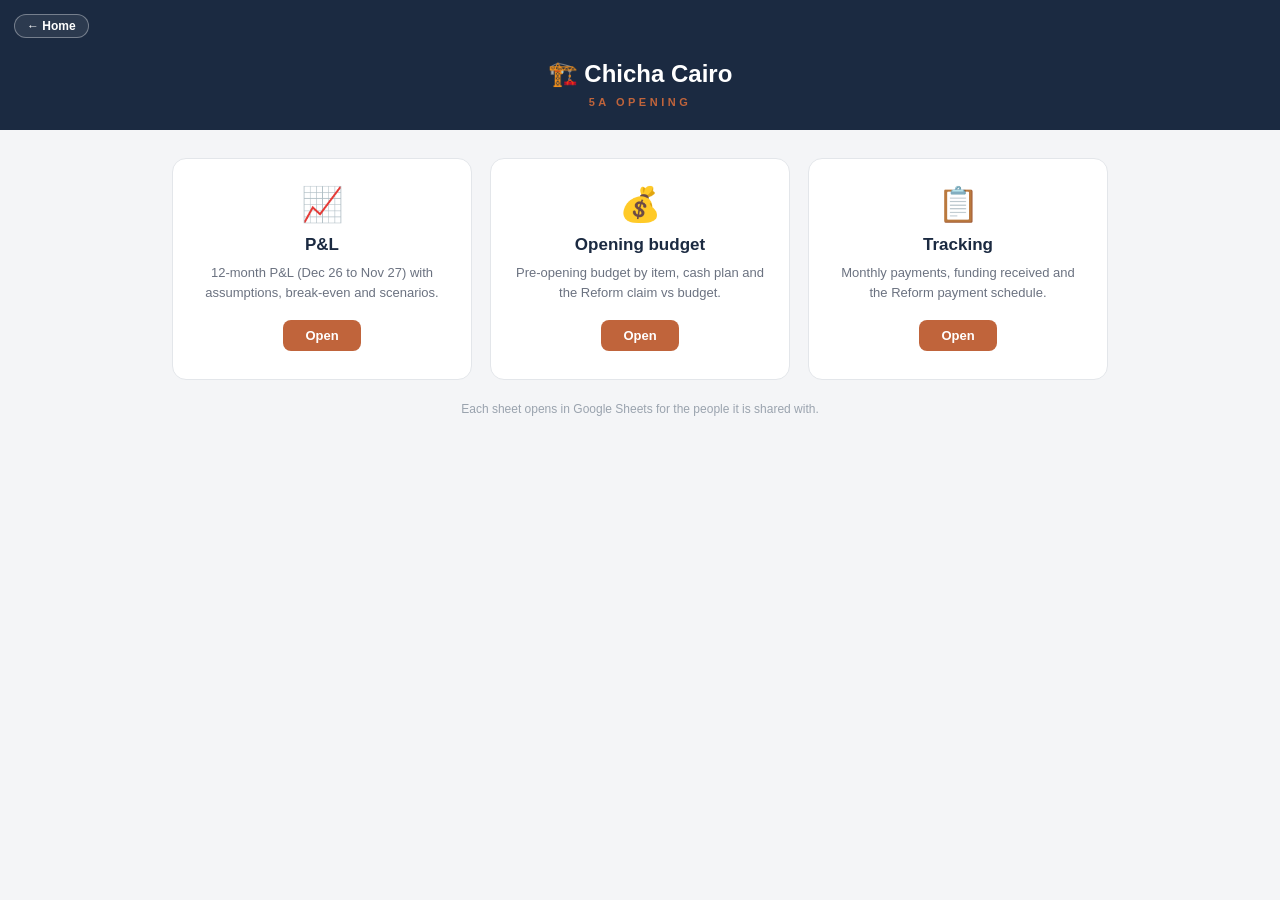
==== chicha-cairo.html @ 8029ebe8 "Add Chicha Cairo page (P&L, Opening budget, Tracking) Co-Authored-By: Claude Opus 5.5 <noreply@anthr" ====
<!doctype html>
<html lang="en">
<head>
<meta charset="utf-8">
<meta name="viewport" content="width=device-width, initial-scale=1, viewport-fit=cover">
<meta name="theme-color" content="#1b2a41">
<title>Chicha Cairo</title>
<script>try{var vqT=localStorage.getItem('vqTheme');if(vqT)document.documentElement.setAttribute('data-theme',vqT);}catch(e){}</script>
<link rel="icon" href="https://vaquerohospitality.github.io/apple-touch-icon.png">
<!-- Chicha Cairo (5A) page (25/11/2026): opened from the Chicha Cairo tile on the home page. -->
<style>
html,body{margin:0;min-height:100%;background:#f4f5f7;font-family:-apple-system,"Segoe UI",Roboto,Arial,sans-serif;color:#1c2530}
*{box-sizing:border-box}
header{position:relative;background:#1b2a41;color:#fff;text-align:center;padding:calc(max(env(safe-area-inset-top), 50px) + 10px) 20px 22px}
.back{position:absolute;top:calc(14px + env(safe-area-inset-top));left:14px;color:#fff;text-decoration:none;background:rgba(255,255,255,.08);border:1px solid rgba(255,255,255,.35);border-radius:999px;padding:4px 12px;font-size:12px;font-weight:600}
h1{margin:0;font-size:24px;font-weight:700}
.sub{font-size:11px;letter-spacing:.32em;color:#c0643b;font-weight:600;margin-top:8px}
main{padding:28px 18px calc(28px + env(safe-area-inset-bottom))}
.apps{display:flex;flex-wrap:wrap;justify-content:center;gap:18px;max-width:1100px;margin:0 auto}
.app{flex:0 1 300px;display:flex;flex-direction:column;align-items:center;text-align:center;text-decoration:none;color:inherit;background:#fff;border:1px solid #e3e6ea;border-radius:14px;padding:28px 22px;transition:transform .12s ease,box-shadow .12s ease,border-color .12s ease}
a.app:hover{transform:translateY(-2px);box-shadow:0 8px 24px rgba(27,42,65,.12);border-color:#c0643b}
a.app:active{transform:scale(.98)}
.icon{font-size:34px;line-height:1}
.name{margin-top:14px;font-size:17px;font-weight:700;color:#1b2a41}
.what{flex:1;margin-top:8px;font-size:13px;color:#6b7280;line-height:1.5}
.go{margin-top:18px;display:inline-block;background:#c0643b;color:#fff;border-radius:8px;padding:8px 22px;font-size:13px;font-weight:600}
.note{max-width:700px;margin:22px auto 0;text-align:center;font-size:12px;color:#9aa3ae}
@media (max-width:640px){main{padding:18px 14px}.app{flex:1 1 100%;padding:22px 18px}}
</style>
<link rel="stylesheet" href="https://vaquerohospitality.github.io/theme.css">
</head>
<body>
<header>
  <a class="back" href="https://vaquerohospitality.github.io/">&larr; Home</a>
  <h1>&#127959;&#65039; Chicha Cairo</h1>
  <div class="sub">5A OPENING</div>
</header>
<main>
  <div class="apps">
    <a class="app" target="_blank" rel="noopener" href="https://docs.google.com/spreadsheets/d/1iguuz6RGYluFEIdXIDFwRUNdp2Fo8gFun4n4VuNpczw/edit"><div class="icon">&#128200;</div><div class="name">P&amp;L</div><div class="what">12-month P&amp;L (Dec 26 to Nov 27) with assumptions, break-even and scenarios.</div><div class="go">Open</div></a>
    <a class="app" target="_blank" rel="noopener" href="https://docs.google.com/spreadsheets/d/1XHLj0QUR9PZteAyVm6q_QRJco8mfDtp9DHyAZ5B2Kp0/edit"><div class="icon">&#128176;</div><div class="name">Opening budget</div><div class="what">Pre-opening budget by item, cash plan and the Reform claim vs budget.</div><div class="go">Open</div></a>
    <a class="app" target="_blank" rel="noopener" href="https://docs.google.com/spreadsheets/d/1zrUoen6l3pnzZDKxWdso-ujbp9cEwoQ8fVUvM6P_qB0/edit"><div class="icon">&#128203;</div><div class="name">Tracking</div><div class="what">Monthly payments, funding received and the Reform payment schedule.</div><div class="go">Open</div></a>
  </div>
  <p class="note">Each sheet opens in Google Sheets for the people it is shared with.</p>
</main>
</body>
</html>
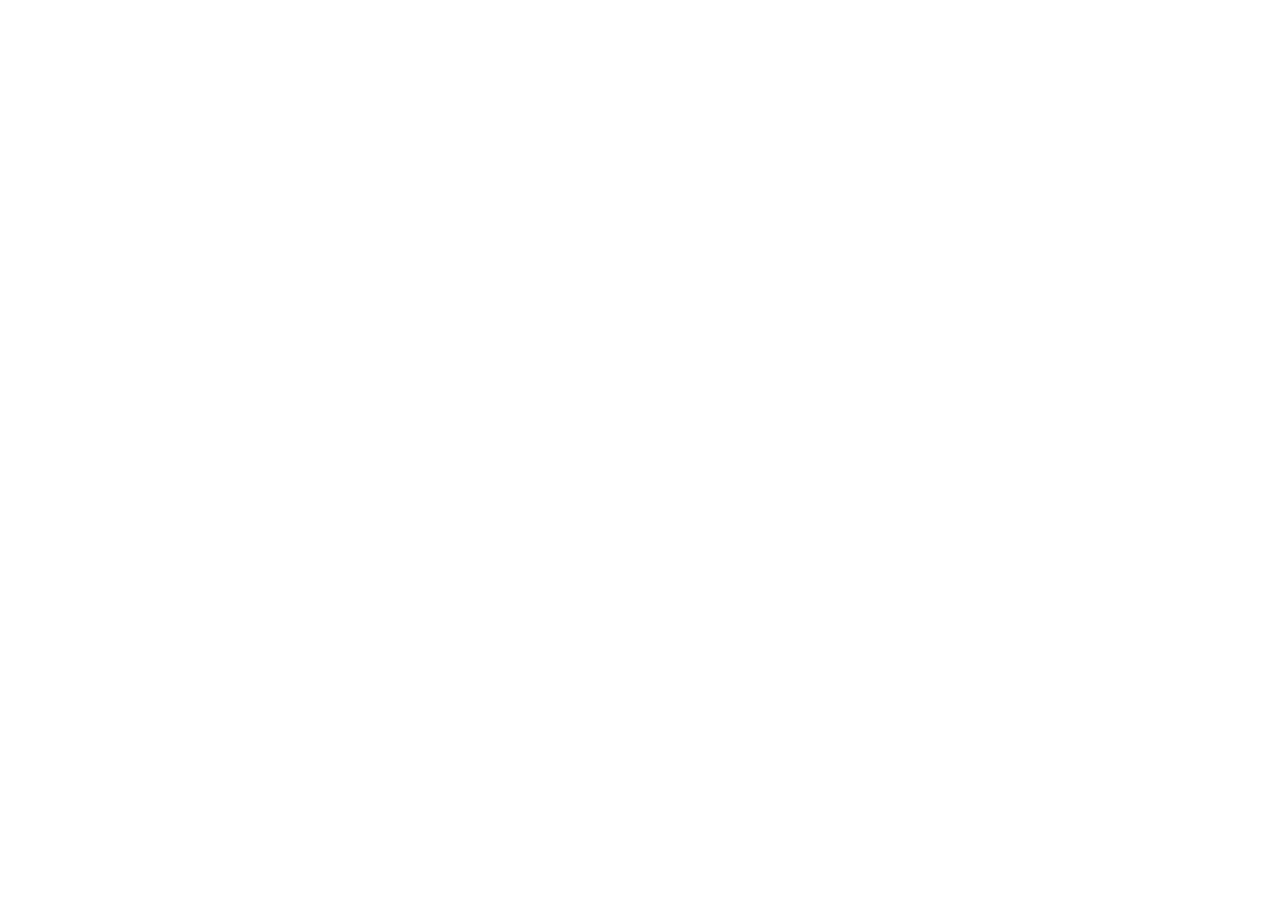
==== commit 6886e4a8: "Chicha Cairo menu item opens the Chicha 5A app (P&L, Opening budget, Tracking now inside it); old pa" ====
--- a/chicha-cairo.html
+++ b/chicha-cairo.html
@@ -2,46 +2,13 @@
 <html lang="en">
 <head>
 <meta charset="utf-8">
-<meta name="viewport" content="width=device-width, initial-scale=1, viewport-fit=cover">
-<meta name="theme-color" content="#1b2a41">
+<meta name="viewport" content="width=device-width, initial-scale=1">
 <title>Chicha Cairo</title>
-<script>try{var vqT=localStorage.getItem('vqTheme');if(vqT)document.documentElement.setAttribute('data-theme',vqT);}catch(e){}</script>
+<!-- 25/11/2026: the Chicha Cairo page moved into the Chicha 5A app (P&L, Opening budget and Tracking tabs). Old links forward there. -->
+<meta http-equiv="refresh" content="0; url=https://script.google.com/a/macros/vaquerohospitality.com/s/AKfycbwVd06YP8G4q1gwA8avpgdVaXWnQsasS7L9hhZ5YTut500zQUTxCIDkbQQyXF0r7Ud5Vw/exec">
 <link rel="icon" href="https://vaquerohospitality.github.io/apple-touch-icon.png">
-<!-- Chicha Cairo (5A) page (25/11/2026): opened from the Chicha Cairo tile on the home page. -->
-<style>
-html,body{margin:0;min-height:100%;background:#f4f5f7;font-family:-apple-system,"Segoe UI",Roboto,Arial,sans-serif;color:#1c2530}
-*{box-sizing:border-box}
-header{position:relative;background:#1b2a41;color:#fff;text-align:center;padding:calc(max(env(safe-area-inset-top), 50px) + 10px) 20px 22px}
-.back{position:absolute;top:calc(14px + env(safe-area-inset-top));left:14px;color:#fff;text-decoration:none;background:rgba(255,255,255,.08);border:1px solid rgba(255,255,255,.35);border-radius:999px;padding:4px 12px;font-size:12px;font-weight:600}
-h1{margin:0;font-size:24px;font-weight:700}
-.sub{font-size:11px;letter-spacing:.32em;color:#c0643b;font-weight:600;margin-top:8px}
-main{padding:28px 18px calc(28px + env(safe-area-inset-bottom))}
-.apps{display:flex;flex-wrap:wrap;justify-content:center;gap:18px;max-width:1100px;margin:0 auto}
-.app{flex:0 1 300px;display:flex;flex-direction:column;align-items:center;text-align:center;text-decoration:none;color:inherit;background:#fff;border:1px solid #e3e6ea;border-radius:14px;padding:28px 22px;transition:transform .12s ease,box-shadow .12s ease,border-color .12s ease}
-a.app:hover{transform:translateY(-2px);box-shadow:0 8px 24px rgba(27,42,65,.12);border-color:#c0643b}
-a.app:active{transform:scale(.98)}
-.icon{font-size:34px;line-height:1}
-.name{margin-top:14px;font-size:17px;font-weight:700;color:#1b2a41}
-.what{flex:1;margin-top:8px;font-size:13px;color:#6b7280;line-height:1.5}
-.go{margin-top:18px;display:inline-block;background:#c0643b;color:#fff;border-radius:8px;padding:8px 22px;font-size:13px;font-weight:600}
-.note{max-width:700px;margin:22px auto 0;text-align:center;font-size:12px;color:#9aa3ae}
-@media (max-width:640px){main{padding:18px 14px}.app{flex:1 1 100%;padding:22px 18px}}
-</style>
-<link rel="stylesheet" href="https://vaquerohospitality.github.io/theme.css">
 </head>
-<body>
-<header>
-  <a class="back" href="https://vaquerohospitality.github.io/">&larr; Home</a>
-  <h1>&#127959;&#65039; Chicha Cairo</h1>
-  <div class="sub">5A OPENING</div>
-</header>
-<main>
-  <div class="apps">
-    <a class="app" target="_blank" rel="noopener" href="https://docs.google.com/spreadsheets/d/1iguuz6RGYluFEIdXIDFwRUNdp2Fo8gFun4n4VuNpczw/edit"><div class="icon">&#128200;</div><div class="name">P&amp;L</div><div class="what">12-month P&amp;L (Dec 26 to Nov 27) with assumptions, break-even and scenarios.</div><div class="go">Open</div></a>
-    <a class="app" target="_blank" rel="noopener" href="https://docs.google.com/spreadsheets/d/1XHLj0QUR9PZteAyVm6q_QRJco8mfDtp9DHyAZ5B2Kp0/edit"><div class="icon">&#128176;</div><div class="name">Opening budget</div><div class="what">Pre-opening budget by item, cash plan and the Reform claim vs budget.</div><div class="go">Open</div></a>
-    <a class="app" target="_blank" rel="noopener" href="https://docs.google.com/spreadsheets/d/1zrUoen6l3pnzZDKxWdso-ujbp9cEwoQ8fVUvM6P_qB0/edit"><div class="icon">&#128203;</div><div class="name">Tracking</div><div class="what">Monthly payments, funding received and the Reform payment schedule.</div><div class="go">Open</div></a>
-  </div>
-  <p class="note">Each sheet opens in Google Sheets for the people it is shared with.</p>
-</main>
+<body style="font-family:-apple-system,Segoe UI,Arial,sans-serif;text-align:center;padding:60px 20px;color:#1b2a41">
+<p>Chicha Cairo is now in the <a href="https://script.google.com/a/macros/vaquerohospitality.com/s/AKfycbwVd06YP8G4q1gwA8avpgdVaXWnQsasS7L9hhZ5YTut500zQUTxCIDkbQQyXF0r7Ud5Vw/exec">Chicha 5A app</a>.</p>
 </body>
 </html>
